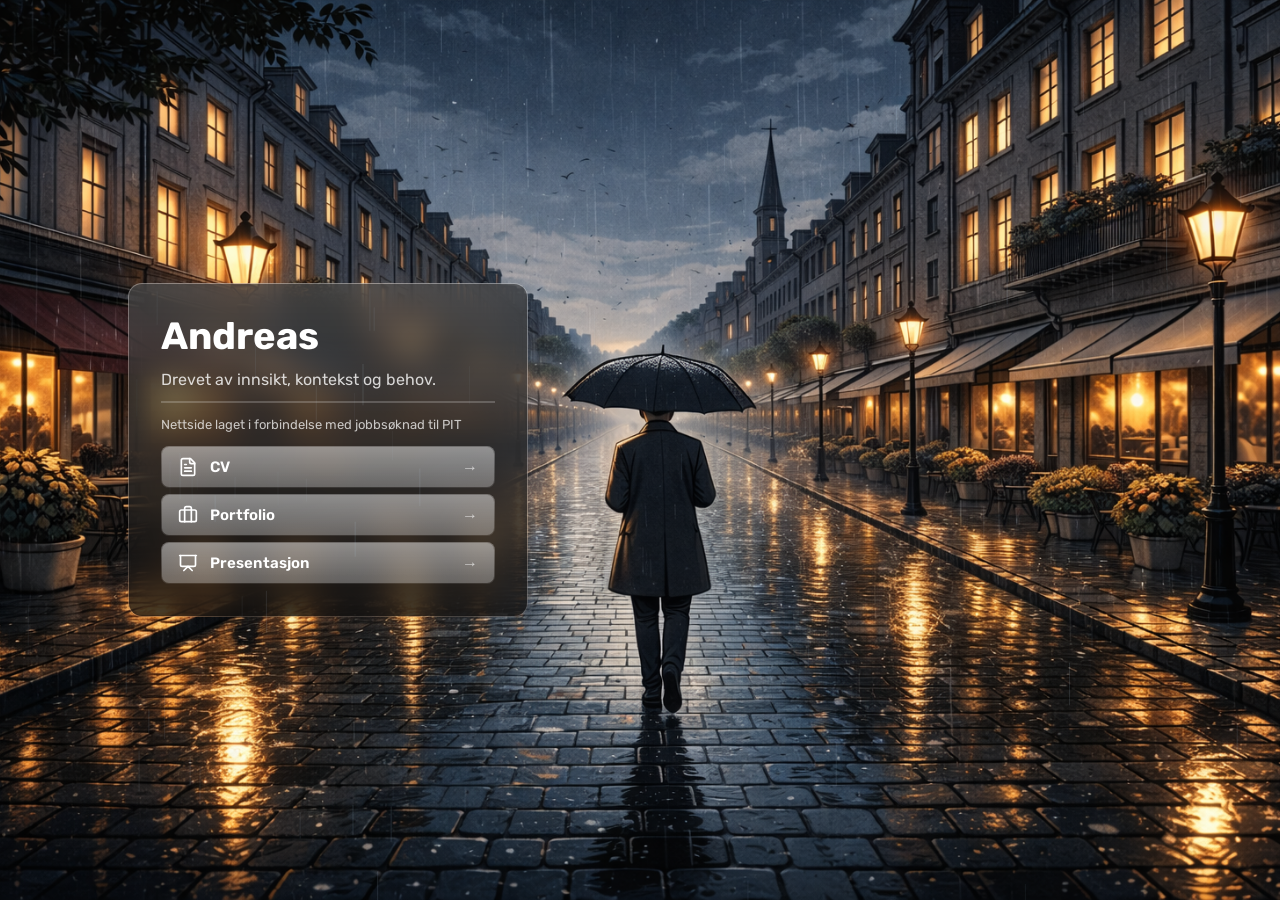
==== index.html @ 5b1aff1c "Rain: straight down, longer drops (20-50px), no angle Co-Authored-By: Claude Sonnet 4.6 <noreply@ant" ====
<!DOCTYPE html>
<html lang="no">
<head>
  <meta charset="UTF-8">
  <meta name="robots" content="noindex, nofollow">
  <meta name="viewport" content="width=device-width, initial-scale=1.0, viewport-fit=cover">
  <title>Andreas — Interaksjonsdesigner</title>
  <link rel="preconnect" href="https://fonts.googleapis.com">
  <link rel="preconnect" href="https://fonts.gstatic.com" crossorigin>
  <link href="https://fonts.googleapis.com/css2?family=Rubik:wght@400;500;600;700;800&display=swap" rel="stylesheet">
  <link rel="stylesheet" href="style.css">
</head>
<body>
  <canvas id="rain" aria-hidden="true"></canvas>
  <div class="hero">
    <div class="overlay">
      <h1 class="name">Andreas</h1>
      <p class="title">Drevet av innsikt, kontekst og behov.</p>
      <div class="divider"></div>
      <p class="summary">Nettside laget i forbindelse med jobbsøknad til PIT</p>
      <div class="menu-items">
        <a href="cv.html" class="menu-item">
          <span class="menu-item-left">
            <svg xmlns="http://www.w3.org/2000/svg" width="20" height="20" viewBox="0 0 24 24" fill="none" stroke="currentColor" stroke-width="2" stroke-linecap="round" stroke-linejoin="round"><path d="M15 2H6a2 2 0 0 0-2 2v16a2 2 0 0 0 2 2h12a2 2 0 0 0 2-2V7Z"/><path d="M14 2v4a2 2 0 0 0 2 2h4"/><path d="M10 9H8"/><path d="M16 13H8"/><path d="M16 17H8"/></svg>
            CV
          </span>
        </a>
        <a href="portfolio.html" class="menu-item">
          <span class="menu-item-left">
            <svg xmlns="http://www.w3.org/2000/svg" width="20" height="20" viewBox="0 0 24 24" fill="none" stroke="currentColor" stroke-width="2" stroke-linecap="round" stroke-linejoin="round"><path d="M16 20V4a2 2 0 0 0-2-2h-4a2 2 0 0 0-2 2v16"/><rect width="20" height="14" x="2" y="6" rx="2"/></svg>
            Portfolio
          </span>
        </a>
        <a href="presentasjon.html" class="menu-item">
          <span class="menu-item-left">
            <svg xmlns="http://www.w3.org/2000/svg" width="20" height="20" viewBox="0 0 24 24" fill="none" stroke="currentColor" stroke-width="2" stroke-linecap="round" stroke-linejoin="round"><path d="M2 3h20"/><path d="M21 3v11a2 2 0 0 1-2 2H5a2 2 0 0 1-2-2V3"/><path d="m7 21 5-5 5 5"/></svg>
            Presentasjon
          </span>
        </a>
      </div>
    </div>
  </div>
  <script>
    (function () {
      const canvas = document.getElementById('rain');
      const ctx = canvas.getContext('2d');

      function resize() {
        canvas.width = window.innerWidth;
        canvas.height = window.innerHeight;
      }
      resize();
      window.addEventListener('resize', resize);

      const COUNT = window.innerWidth < 480 ? 80 : 120;

      const drops = Array.from({ length: COUNT }, () => ({
        x: Math.random() * window.innerWidth,
        y: Math.random() * window.innerHeight,
        len: Math.random() * 30 + 20,
        speed: Math.random() * 3 + 2,
        opacity: Math.random() * 0.2 + 0.06,
        width: Math.random() * 0.5 + 0.2,
      }));

      function draw() {
        ctx.clearRect(0, 0, canvas.width, canvas.height);
        drops.forEach(function (d) {
          ctx.beginPath();
          ctx.moveTo(d.x, d.y);
          ctx.lineTo(d.x, d.y + d.len);
          ctx.strokeStyle = 'rgba(190, 215, 235, ' + d.opacity + ')';
          ctx.lineWidth = d.width;
          ctx.lineCap = 'round';
          ctx.stroke();
          d.y += d.speed;
          if (d.y > canvas.height + d.len) {
            d.y = -d.len;
            d.x = Math.random() * canvas.width;
          }
        });
        requestAnimationFrame(draw);
      }

      draw();
    })();
  </script>
</body>
</html>
---- style.css ----
* {
  margin: 0;
  padding: 0;
  box-sizing: border-box;
}

body {
  font-family: 'Rubik', sans-serif;
  overflow: hidden;
  padding-bottom: env(safe-area-inset-bottom);
}

#rain {
  position: fixed;
  top: 0;
  left: 0;
  width: 100%;
  height: 100%;
  pointer-events: none;
  z-index: 1;
}

.hero {
  position: relative;
  z-index: 0;
}

.overlay {
  position: relative;
  z-index: 2;
}

.hero {
  width: 100vw;
  height: 100vh;
  height: 100svh;
  background-image: url('hero-bg.jpg');
  background-size: cover;
  background-position: center;
  background-attachment: fixed;
  display: flex;
  align-items: center;
  padding-left: 10%;
}

.overlay {
  background:
    linear-gradient(180deg, rgba(0, 0, 0, 0.47), rgba(0, 0, 0, 0.67)) padding-box,
    linear-gradient(180deg, rgba(255, 255, 255, 0.4), rgba(255, 255, 255, 0.1)) border-box;
  border: 1px solid transparent;
  backdrop-filter: blur(16px);
  -webkit-backdrop-filter: blur(16px);
  border-radius: 14px;
  padding: 32px;
  width: 100%;
  max-width: 400px;
  display: flex;
  flex-direction: column;
  gap: 12px;
}

.name {
  font-family: 'Rubik', sans-serif;
  font-size: 38px;
  font-weight: 700;
  color: #ffffff;
  line-height: 1.1;
}

.title {
  font-size: 16px;
  font-weight: 400;
  color: rgba(255, 255, 255, 0.8);
}

.divider {
  width: 100%;
  height: 2px;
  background: rgba(255, 255, 255, 0.2);
}

.summary {
  font-size: 13px;
  font-weight: 400;
  color: rgba(255, 255, 255, 0.73);
  line-height: 1.5;
}

.menu-items {
  display: flex;
  flex-direction: column;
  gap: 6px;
}

.menu-item {
  display: flex;
  align-items: center;
  justify-content: space-between;
  gap: 12px;
  width: 100%;
  height: 42px;
  padding: 0 16px;
  background:
    linear-gradient(rgba(255, 255, 255, 0.24), rgba(255, 255, 255, 0.24)) padding-box,
    linear-gradient(180deg, rgba(255, 255, 255, 0.33), rgba(255, 255, 255, 0.09)) border-box;
  border: 1px solid transparent;
  border-radius: 8px;
  color: #ffffff;
  font-size: 15px;
  font-weight: 600;
  text-decoration: none;
  cursor: pointer;
  transition:
    background 0.25s ease,
    transform 0.25s cubic-bezier(0.22, 1, 0.36, 1),
    box-shadow 0.25s ease;
}

.menu-item:hover {
  background:
    linear-gradient(rgba(255, 255, 255, 0.36), rgba(255, 255, 255, 0.36)) padding-box,
    linear-gradient(180deg, rgba(255, 255, 255, 0.55), rgba(255, 255, 255, 0.18)) border-box;
  transform: translateY(-3px) scale(1.015);
  box-shadow: 0 8px 24px rgba(0, 0, 0, 0.3), 0 1px 0 rgba(255, 255, 255, 0.15) inset;
}

.menu-item:active {
  transform: translateY(1px) scale(0.985);
  box-shadow: none;
  background:
    linear-gradient(rgba(255, 255, 255, 0.18), rgba(255, 255, 255, 0.18)) padding-box,
    linear-gradient(180deg, rgba(255, 255, 255, 0.25), rgba(255, 255, 255, 0.07)) border-box;
  transition: transform 0.08s ease, box-shadow 0.08s ease;
}

.menu-item::after {
  content: '→';
  font-size: 16px;
  opacity: 0.65;
  margin-left: auto;
  transition: transform 0.25s cubic-bezier(0.22, 1, 0.36, 1), opacity 0.25s ease;
}

.menu-item:hover::after {
  transform: translateX(5px);
  opacity: 1;
}

.menu-item-left {
  display: flex;
  align-items: center;
  gap: 12px;
}

/* ── Load animations ───────────────────────────── */

@keyframes fadeSlideUp {
  from {
    opacity: 0;
    transform: translateY(18px) scale(0.98);
  }
  to {
    opacity: 1;
    transform: translateY(0) scale(1);
  }
}

@keyframes expandWidth {
  from { transform: scaleX(0); }
  to   { transform: scaleX(1); }
}

.overlay {
  animation: fadeSlideUp 0.7s cubic-bezier(0.22, 1, 0.36, 1) both;
}

.name    { animation: fadeSlideUp 0.6s 0.12s cubic-bezier(0.22, 1, 0.36, 1) both; }
.title   { animation: fadeSlideUp 0.6s 0.22s cubic-bezier(0.22, 1, 0.36, 1) both; }
.divider {
  transform-origin: left;
  animation: expandWidth 0.55s 0.32s cubic-bezier(0.22, 1, 0.36, 1) both;
}
.summary { animation: fadeSlideUp 0.6s 0.38s cubic-bezier(0.22, 1, 0.36, 1) both; }

.menu-items .menu-item:nth-child(1) { animation: fadeSlideUp 0.55s 0.48s cubic-bezier(0.22, 1, 0.36, 1) both; }
.menu-items .menu-item:nth-child(2) { animation: fadeSlideUp 0.55s 0.58s cubic-bezier(0.22, 1, 0.36, 1) both; }
.menu-items .menu-item:nth-child(3) { animation: fadeSlideUp 0.55s 0.68s cubic-bezier(0.22, 1, 0.36, 1) both; }

/* Mobile */
@media (max-width: 480px) {
  .hero {
    padding-left: 0;
    align-items: flex-start;
    padding: 24px;
  }

  .overlay {
    padding: 28px;
    max-width: 100%;
  }

  .name {
    font-size: 36px;
  }

  .summary {
    font-size: 14px;
  }

  .menu-item svg {
    width: 18px;
    height: 18px;
  }
}
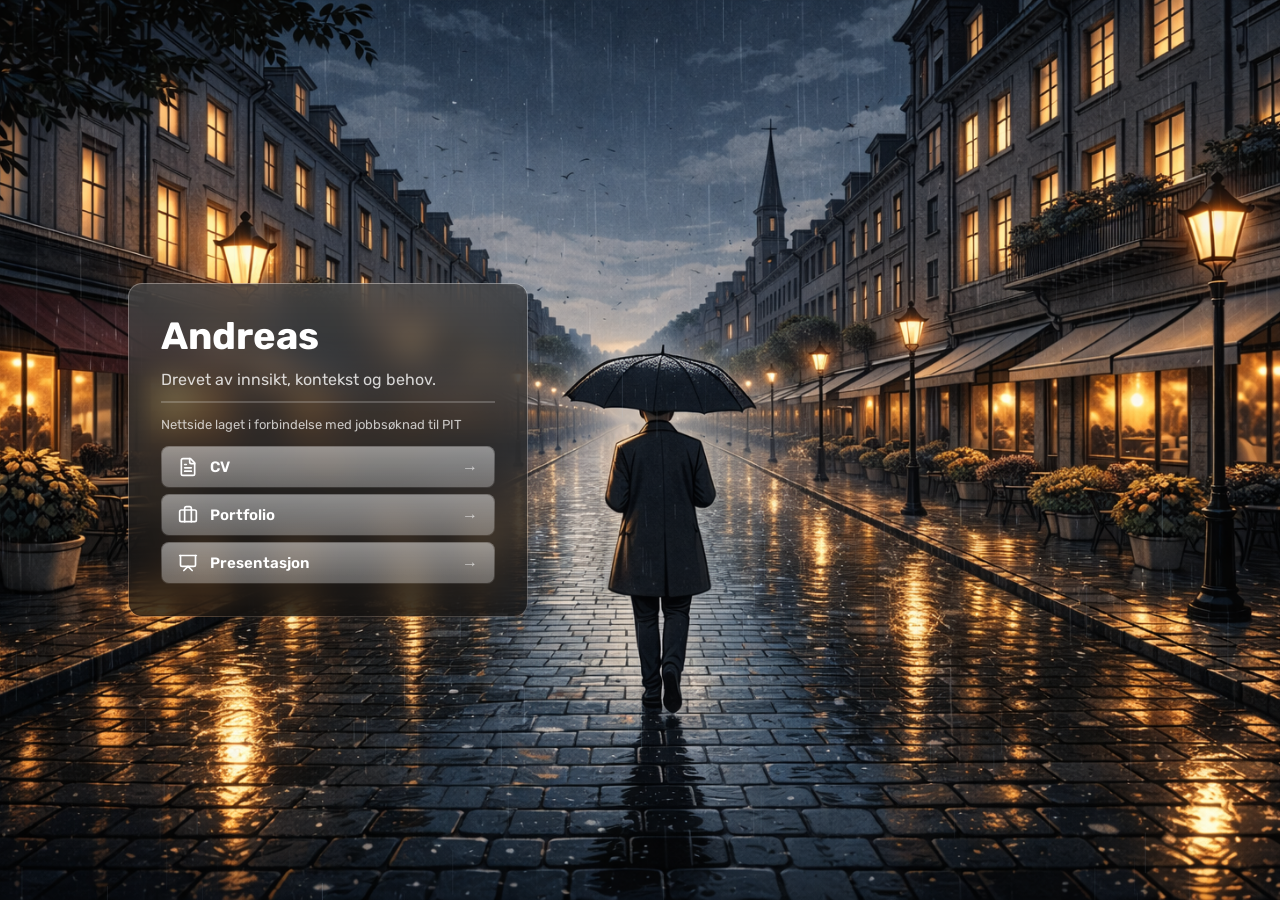
==== commit a5e9dfbf: "Rain: faster drops, more of them, behind overlay - Speed 6-11px/frame (was 2-5) - 200 drops desktop " ====
--- a/index.html
+++ b/index.html
@@ -52,13 +52,13 @@
       resize();
       window.addEventListener('resize', resize);
 
-      const COUNT = window.innerWidth < 480 ? 80 : 120;
+      const COUNT = window.innerWidth < 480 ? 140 : 200;
 
       const drops = Array.from({ length: COUNT }, () => ({
         x: Math.random() * window.innerWidth,
         y: Math.random() * window.innerHeight,
         len: Math.random() * 30 + 20,
-        speed: Math.random() * 3 + 2,
+        speed: Math.random() * 5 + 6,
         opacity: Math.random() * 0.2 + 0.06,
         width: Math.random() * 0.5 + 0.2,
       }));
--- a/style.css
+++ b/style.css
@@ -18,11 +18,6 @@
   height: 100%;
   pointer-events: none;
   z-index: 1;
-}
-
-.hero {
-  position: relative;
-  z-index: 0;
 }
 
 .overlay {
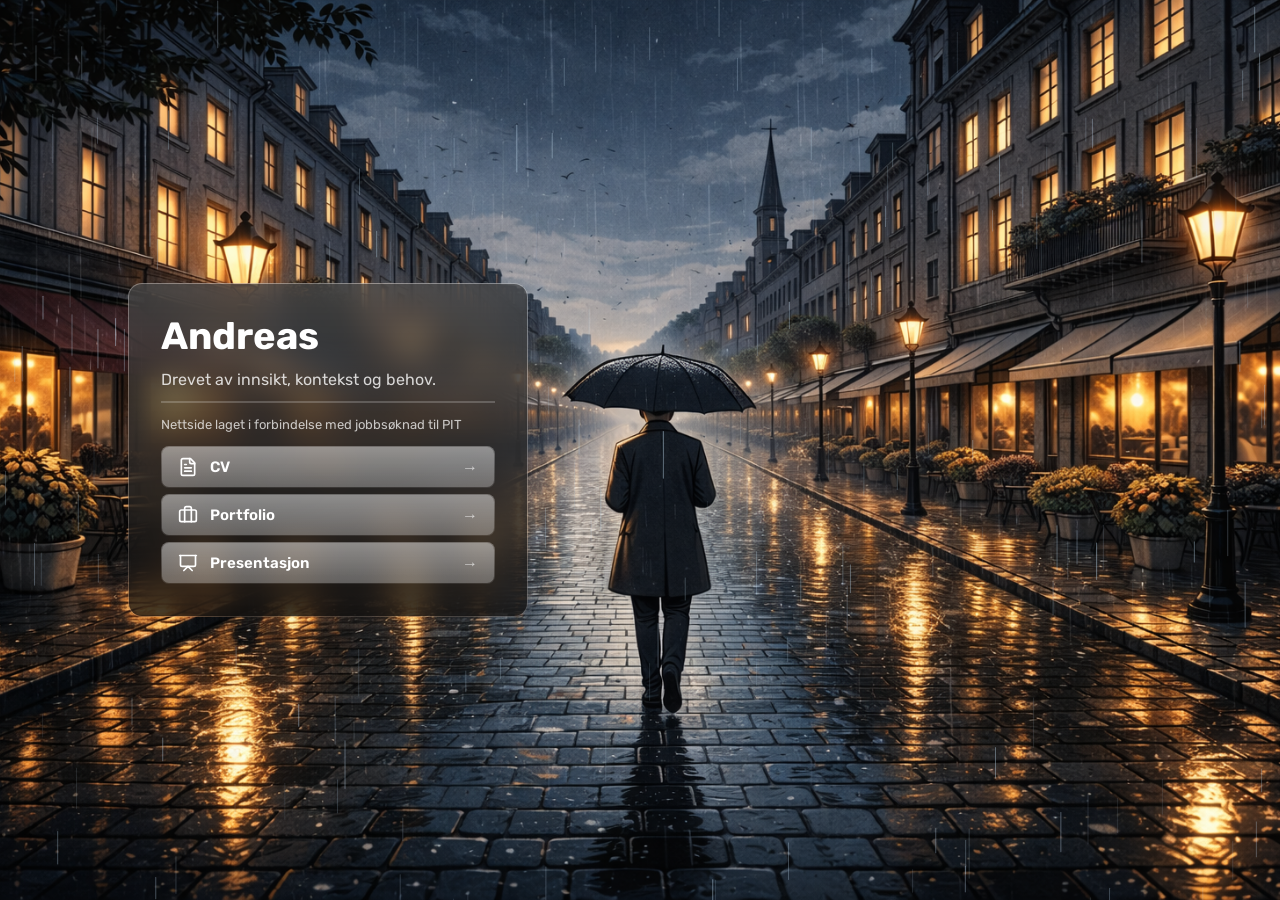
==== commit d0842c48: "Rain: higher opacity and thicker drops for better visibility Co-Authored-By: Claude Sonnet 4.6 <nore" ====
--- a/index.html
+++ b/index.html
@@ -59,8 +59,8 @@
         y: Math.random() * window.innerHeight,
         len: Math.random() * 30 + 20,
         speed: Math.random() * 5 + 6,
-        opacity: Math.random() * 0.2 + 0.06,
-        width: Math.random() * 0.5 + 0.2,
+        opacity: Math.random() * 0.35 + 0.15,
+        width: Math.random() * 0.7 + 0.4,
       }));
 
       function draw() {
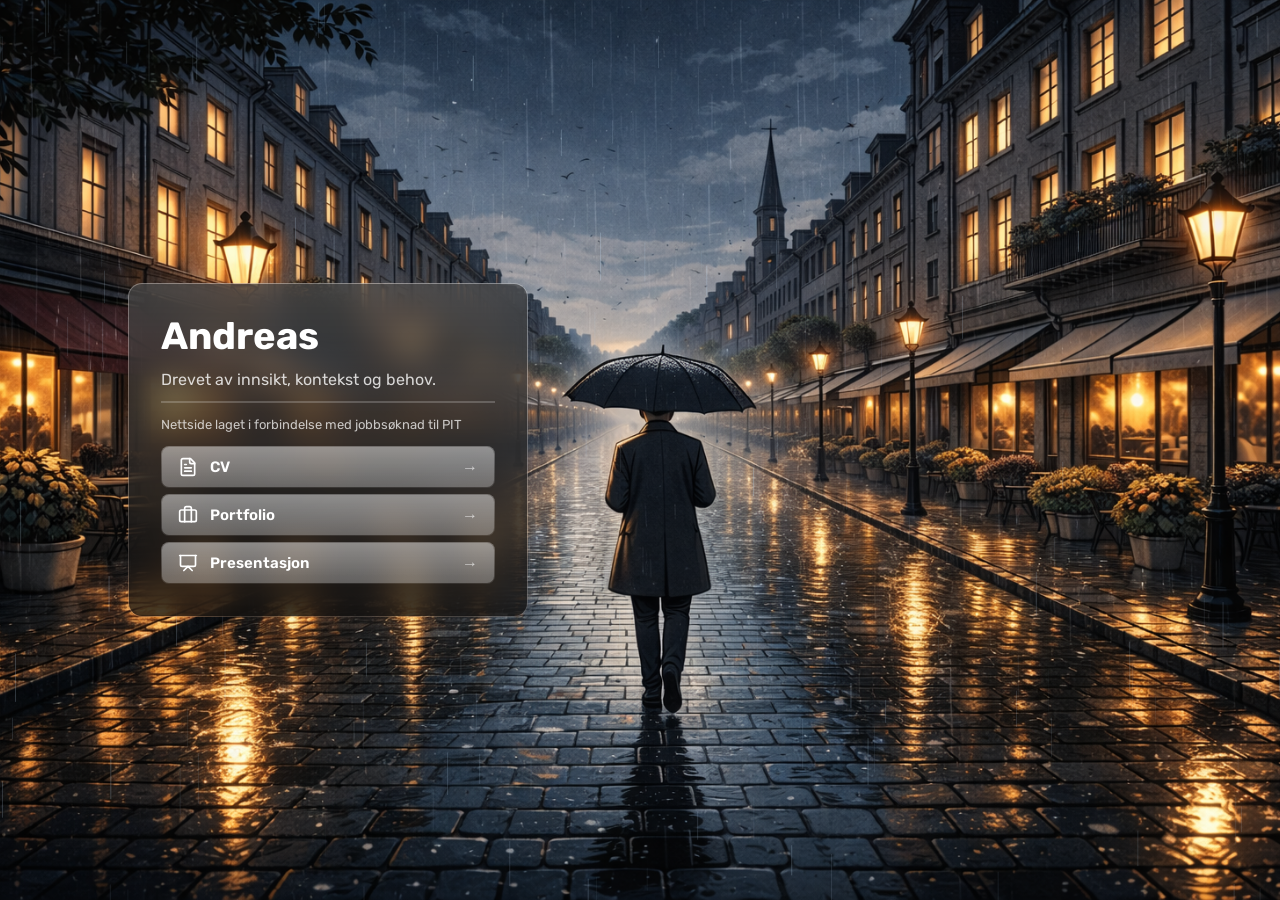
==== commit a43a1be8: "Rain: tone down opacity and width to middle ground Co-Authored-By: Claude Sonnet 4.6 <noreply@anthro" ====
--- a/index.html
+++ b/index.html
@@ -59,8 +59,8 @@
         y: Math.random() * window.innerHeight,
         len: Math.random() * 30 + 20,
         speed: Math.random() * 5 + 6,
-        opacity: Math.random() * 0.35 + 0.15,
-        width: Math.random() * 0.7 + 0.4,
+        opacity: Math.random() * 0.25 + 0.1,
+        width: Math.random() * 0.55 + 0.3,
       }));
 
       function draw() {
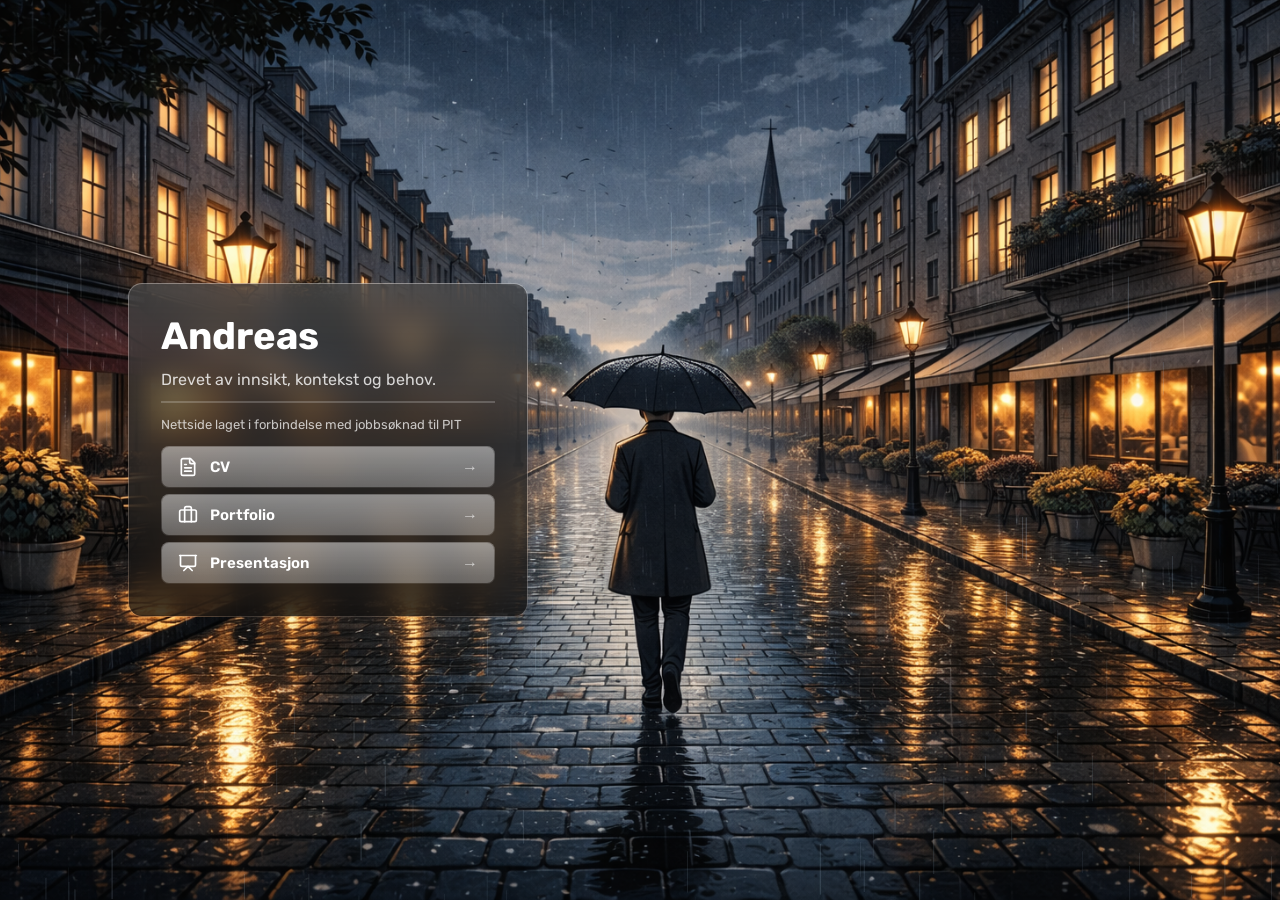
==== commit 60d52f0e: "Add rain animation to all pages - Extract rain logic to shared rain.js - Add canvas + script referen" ====
--- a/index.html
+++ b/index.html
@@ -40,50 +40,6 @@
       </div>
     </div>
   </div>
-  <script>
-    (function () {
-      const canvas = document.getElementById('rain');
-      const ctx = canvas.getContext('2d');
-
-      function resize() {
-        canvas.width = window.innerWidth;
-        canvas.height = window.innerHeight;
-      }
-      resize();
-      window.addEventListener('resize', resize);
-
-      const COUNT = window.innerWidth < 480 ? 140 : 200;
-
-      const drops = Array.from({ length: COUNT }, () => ({
-        x: Math.random() * window.innerWidth,
-        y: Math.random() * window.innerHeight,
-        len: Math.random() * 30 + 20,
-        speed: Math.random() * 5 + 6,
-        opacity: Math.random() * 0.25 + 0.1,
-        width: Math.random() * 0.55 + 0.3,
-      }));
-
-      function draw() {
-        ctx.clearRect(0, 0, canvas.width, canvas.height);
-        drops.forEach(function (d) {
-          ctx.beginPath();
-          ctx.moveTo(d.x, d.y);
-          ctx.lineTo(d.x, d.y + d.len);
-          ctx.strokeStyle = 'rgba(190, 215, 235, ' + d.opacity + ')';
-          ctx.lineWidth = d.width;
-          ctx.lineCap = 'round';
-          ctx.stroke();
-          d.y += d.speed;
-          if (d.y > canvas.height + d.len) {
-            d.y = -d.len;
-            d.x = Math.random() * canvas.width;
-          }
-        });
-        requestAnimationFrame(draw);
-      }
-
-      draw();
-    })();
-  </script>
+  <script src="rain.js"></script>
 </body>
 </html>
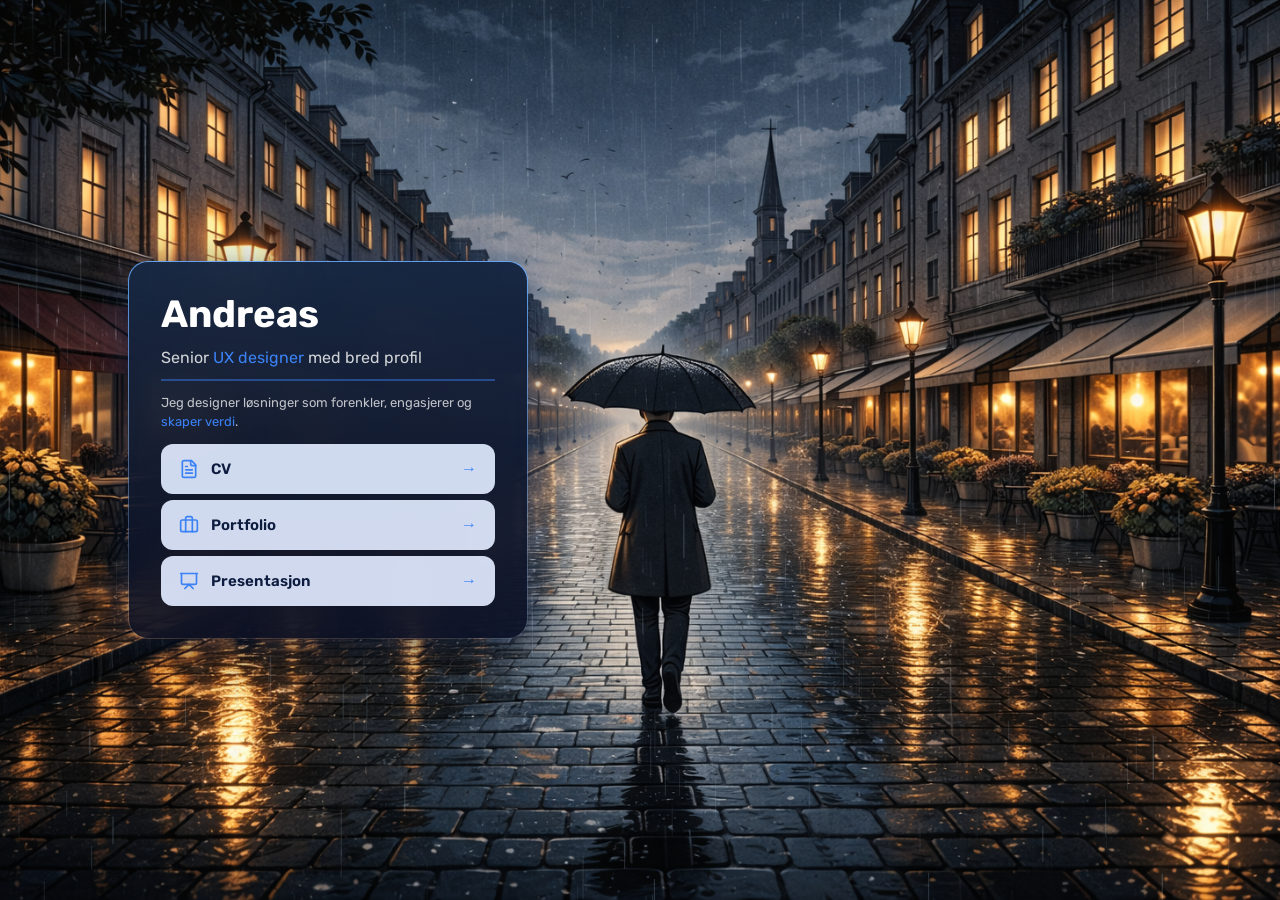
==== commit 6fdcb67d: "Update title/summary text with blue accents, blue divider Co-Authored-By: Claude Sonnet 4.6 <noreply" ====
--- a/index.html
+++ b/index.html
@@ -15,9 +15,9 @@
   <div class="hero">
     <div class="overlay">
       <h1 class="name">Andreas</h1>
-      <p class="title">Drevet av innsikt, kontekst og behov.</p>
+      <p class="title">Senior <span class="accent">UX designer</span> med bred profil</p>
       <div class="divider"></div>
-      <p class="summary">Nettside laget i forbindelse med jobbsøknad til PIT</p>
+      <p class="summary">Jeg designer løsninger som forenkler, engasjerer og <span class="accent">skaper verdi</span>.</p>
       <div class="menu-items">
         <a href="cv.html" class="menu-item">
           <span class="menu-item-left">
--- a/style.css
+++ b/style.css
@@ -40,12 +40,13 @@
 
 .overlay {
   background:
-    linear-gradient(180deg, rgba(0, 0, 0, 0.47), rgba(0, 0, 0, 0.67)) padding-box,
-    linear-gradient(180deg, rgba(255, 255, 255, 0.4), rgba(255, 255, 255, 0.1)) border-box;
+    linear-gradient(160deg, rgba(5, 8, 20, 0.78), rgba(8, 14, 35, 0.88)) padding-box,
+    linear-gradient(180deg, rgba(100, 170, 255, 0.90), rgba(60, 120, 255, 0.12)) border-box;
   border: 1px solid transparent;
-  backdrop-filter: blur(16px);
-  -webkit-backdrop-filter: blur(16px);
-  border-radius: 14px;
+  border-radius: 20px;
+  backdrop-filter: blur(24px);
+  -webkit-backdrop-filter: blur(24px);
+  box-shadow: 0 0 40px rgba(50, 120, 255, 0.18), 0 12px 40px rgba(0, 0, 0, 0.45);
   padding: 32px;
   width: 100%;
   max-width: 400px;
@@ -68,10 +69,14 @@
   color: rgba(255, 255, 255, 0.8);
 }
 
+.accent {
+  color: #3b82f6;
+}
+
 .divider {
   width: 100%;
   height: 2px;
-  background: rgba(255, 255, 255, 0.2);
+  background: rgba(59, 130, 246, 0.45);
 }
 
 .summary {
@@ -93,52 +98,49 @@
   justify-content: space-between;
   gap: 12px;
   width: 100%;
-  height: 42px;
-  padding: 0 16px;
-  background:
-    linear-gradient(rgba(255, 255, 255, 0.24), rgba(255, 255, 255, 0.24)) padding-box,
-    linear-gradient(180deg, rgba(255, 255, 255, 0.33), rgba(255, 255, 255, 0.09)) border-box;
-  border: 1px solid transparent;
-  border-radius: 8px;
-  color: #ffffff;
+  height: 50px;
+  padding: 0 18px;
+  background: rgba(225, 235, 255, 0.92);
+  border: none;
+  border-radius: 12px;
+  color: #0d1b3e;
   font-size: 15px;
   font-weight: 600;
   text-decoration: none;
   cursor: pointer;
   transition:
-    background 0.25s ease,
+    background 0.22s ease,
     transform 0.25s cubic-bezier(0.22, 1, 0.36, 1),
     box-shadow 0.25s ease;
 }
 
+.menu-item-left svg {
+  color: #3b82f6;
+}
+
 .menu-item:hover {
-  background:
-    linear-gradient(rgba(255, 255, 255, 0.36), rgba(255, 255, 255, 0.36)) padding-box,
-    linear-gradient(180deg, rgba(255, 255, 255, 0.55), rgba(255, 255, 255, 0.18)) border-box;
+  background: rgba(255, 255, 255, 1);
   transform: translateY(-3px) scale(1.015);
-  box-shadow: 0 8px 24px rgba(0, 0, 0, 0.3), 0 1px 0 rgba(255, 255, 255, 0.15) inset;
+  box-shadow: 0 10px 28px rgba(0, 0, 0, 0.30);
 }
 
 .menu-item:active {
   transform: translateY(1px) scale(0.985);
   box-shadow: none;
-  background:
-    linear-gradient(rgba(255, 255, 255, 0.18), rgba(255, 255, 255, 0.18)) padding-box,
-    linear-gradient(180deg, rgba(255, 255, 255, 0.25), rgba(255, 255, 255, 0.07)) border-box;
-  transition: transform 0.08s ease, box-shadow 0.08s ease;
+  background: rgba(210, 225, 255, 0.95);
+  transition: transform 0.08s ease, box-shadow 0.08s ease, background 0.08s ease;
 }
 
 .menu-item::after {
   content: '→';
   font-size: 16px;
-  opacity: 0.65;
+  color: #3b82f6;
   margin-left: auto;
-  transition: transform 0.25s cubic-bezier(0.22, 1, 0.36, 1), opacity 0.25s ease;
+  transition: transform 0.25s cubic-bezier(0.22, 1, 0.36, 1);
 }
 
 .menu-item:hover::after {
   transform: translateX(5px);
-  opacity: 1;
 }
 
 .menu-item-left {
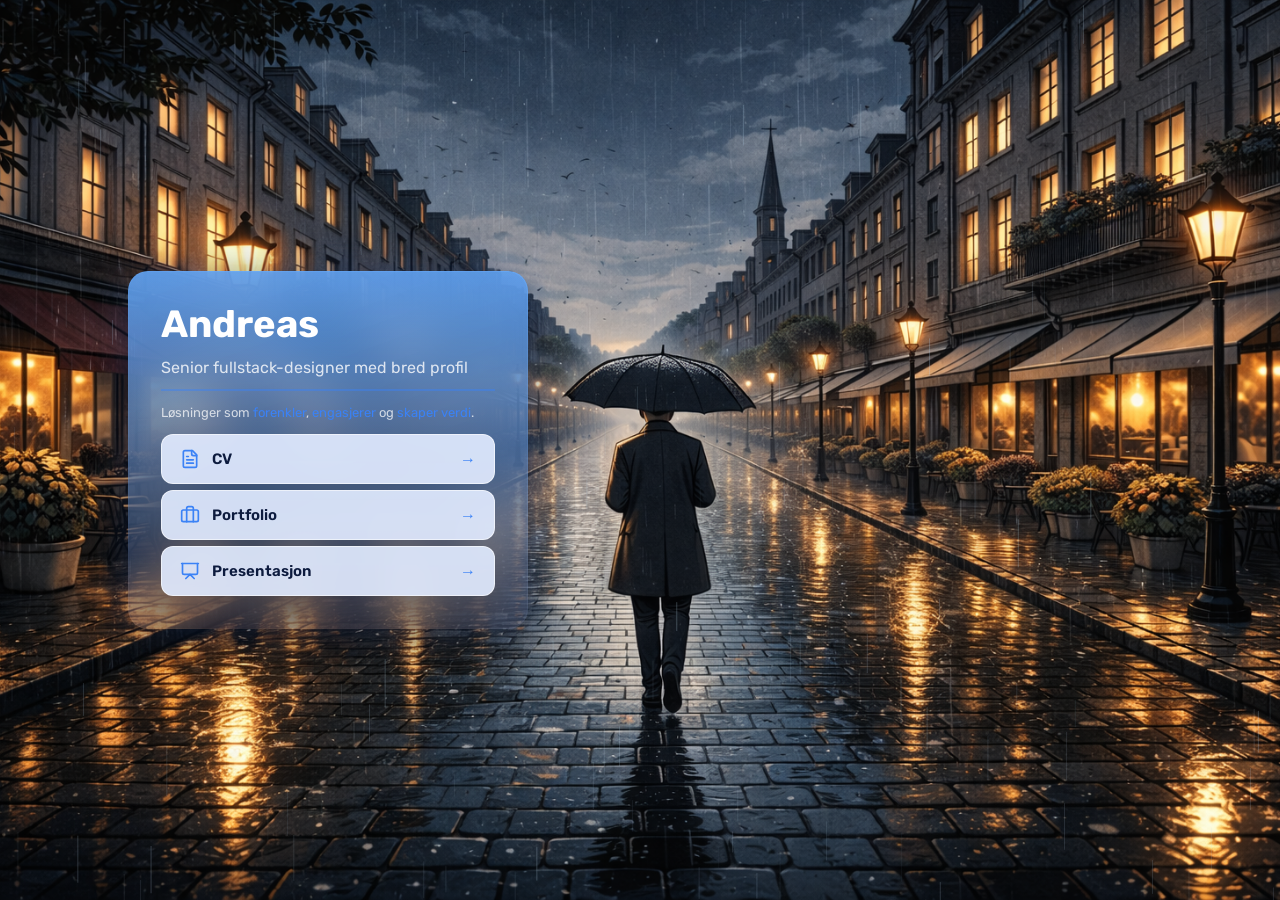
==== commit 186077cb: "Update hero overlay to match design changes - Made overlay background much more transparent (0.03/0." ====
--- a/index.html
+++ b/index.html
@@ -15,9 +15,9 @@
   <div class="hero">
     <div class="overlay">
       <h1 class="name">Andreas</h1>
-      <p class="title">Senior <span class="accent">UX designer</span> med bred profil</p>
+      <p class="title">Senior fullstack-designer med bred profil</p>
       <div class="divider"></div>
-      <p class="summary">Jeg designer løsninger som forenkler, engasjerer og <span class="accent">skaper verdi</span>.</p>
+      <p class="summary">Løsninger som <span class="accent">forenkler</span>, <span class="accent">engasjerer</span> og <span class="accent">skaper verdi</span>.</p>
       <div class="menu-items">
         <a href="cv.html" class="menu-item">
           <span class="menu-item-left">
--- a/style.css
+++ b/style.css
@@ -40,7 +40,7 @@
 
 .overlay {
   background:
-    linear-gradient(160deg, rgba(5, 8, 20, 0.78), rgba(8, 14, 35, 0.88)) padding-box,
+    linear-gradient(160deg, rgba(5, 8, 20, 0.03), rgba(8, 14, 35, 0.12)) padding-box,
     linear-gradient(180deg, rgba(100, 170, 255, 0.90), rgba(60, 120, 255, 0.12)) border-box;
   border: 1px solid transparent;
   border-radius: 20px;
@@ -101,7 +101,7 @@
   height: 50px;
   padding: 0 18px;
   background: rgba(225, 235, 255, 0.92);
-  border: none;
+  border: 1px solid rgba(255, 255, 255, 0.6);
   border-radius: 12px;
   color: #0d1b3e;
   font-size: 15px;
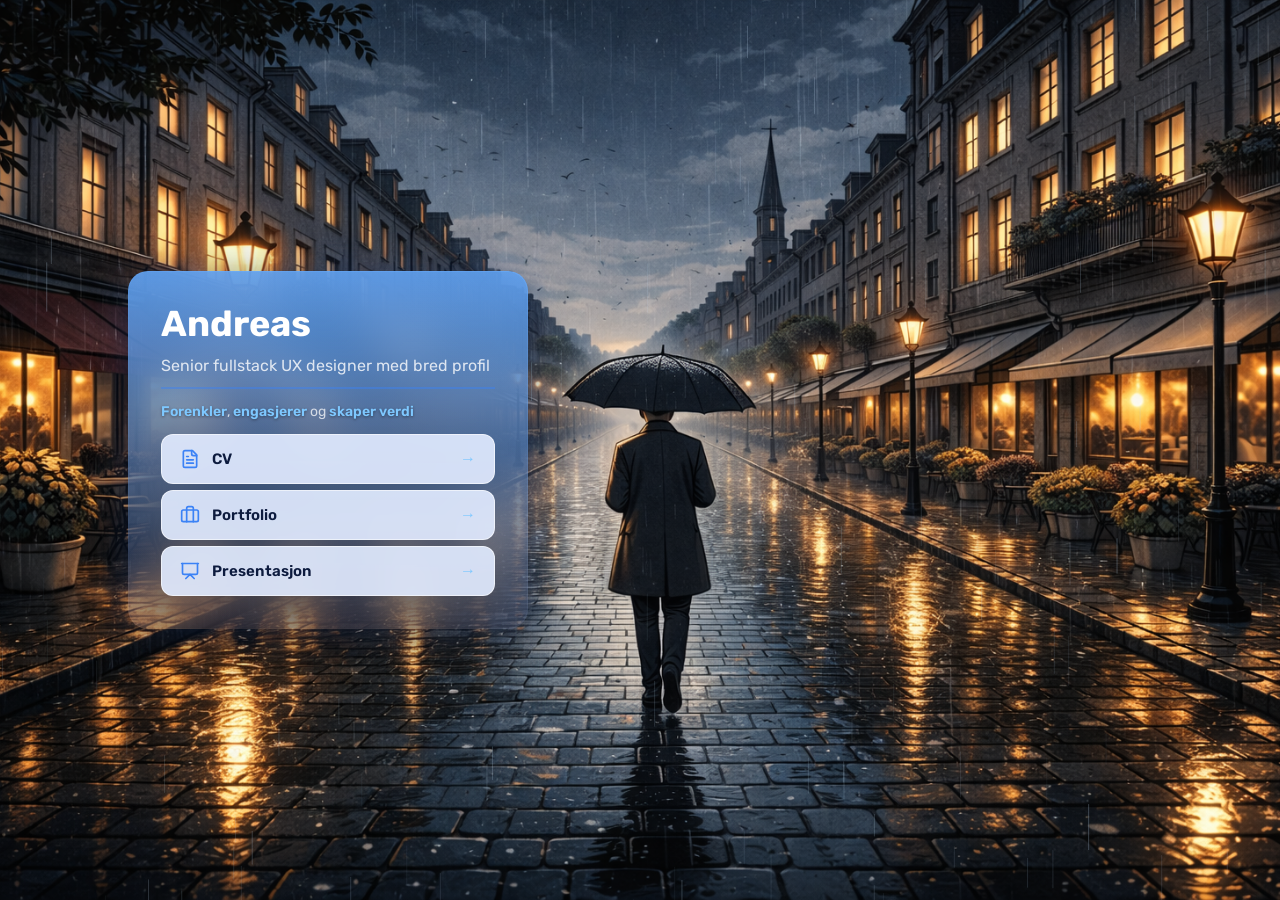
==== commit b92f3da0: "Sync hero text with design - Title: updated to 'Senior fullstack UX designer med bred profil' - Summ" ====
--- a/index.html
+++ b/index.html
@@ -15,9 +15,9 @@
   <div class="hero">
     <div class="overlay">
       <h1 class="name">Andreas</h1>
-      <p class="title">Senior fullstack-designer med bred profil</p>
+      <p class="title">Senior fullstack UX designer med bred profil</p>
       <div class="divider"></div>
-      <p class="summary">Løsninger som <span class="accent">forenkler</span>, <span class="accent">engasjerer</span> og <span class="accent">skaper verdi</span>.</p>
+      <p class="summary"><span class="accent">Forenkler</span>, <span class="accent">engasjerer</span> og <span class="accent">skaper verdi</span></p>
       <div class="menu-items">
         <a href="cv.html" class="menu-item">
           <span class="menu-item-left">
--- a/style.css
+++ b/style.css
@@ -57,7 +57,7 @@
 
 .name {
   font-family: 'Rubik', sans-serif;
-  font-size: 38px;
+  font-size: 36px;
   font-weight: 700;
   color: #ffffff;
   line-height: 1.1;
@@ -70,7 +70,9 @@
 }
 
 .accent {
-  color: #3b82f6;
+  color: #7EC8FF;
+  font-weight: 600;
+  text-shadow: 0 1px 3px rgba(0, 0, 0, 0.4);
 }
 
 .divider {
@@ -80,7 +82,7 @@
 }
 
 .summary {
-  font-size: 13px;
+  font-size: 14px;
   font-weight: 400;
   color: rgba(255, 255, 255, 0.73);
   line-height: 1.5;
@@ -134,7 +136,7 @@
 .menu-item::after {
   content: '→';
   font-size: 16px;
-  color: #3b82f6;
+  color: #7EC8FF;
   margin-left: auto;
   transition: transform 0.25s cubic-bezier(0.22, 1, 0.36, 1);
 }
